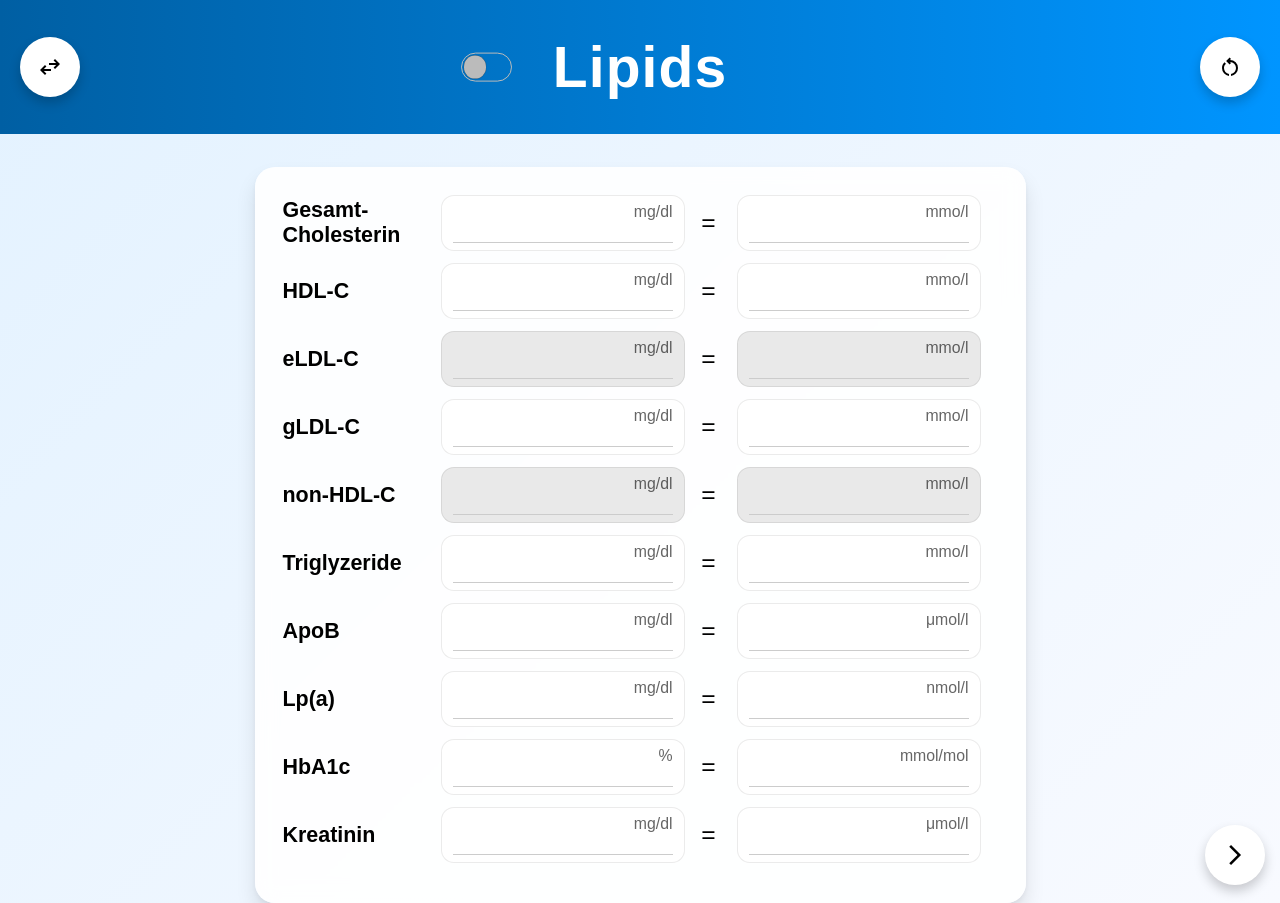
==== index.html @ 5fa84afd "1.2" ====
<!DOCTYPE html>
<html lang="de">
<head>
    <meta charset="UTF-8">
    <meta name="viewport" content="width=device-width, initial-scale=1.0">
    <title>Lipids</title>
    <link rel="apple-touch-icon" sizes="180x180" href="apple-touch-icon.png">
<link rel="icon" type="image/png" sizes="32x32" href="favicon-32x32.png">
<link rel="icon" type="image/png" sizes="16x16" href="favicon-16x16.png">
<link rel="manifest" href="site.webmanifest">
    <link rel="stylesheet" href="styles.css">
    <script src="script.js" defer></script>
    
</head>
<body>


   
   <div class="header">
    <a href="site2.html" id="site2Btn" class="BTN">
         <svg xmlns="http://www.w3.org/2000/svg" height="24px" viewBox="0 -960 960 960" width="24px" fill="FFFFFF"><path d="M280-160 80-360l200-200 56 57-103 103h287v80H233l103 103-56 57Zm400-240-56-57 103-103H440v-80h287L624-743l56-57 200 200-200 200Z"/></svg>
    </a>
    <div class="umschalter">

      <input type="checkbox" id="toggel-All">
      <div class="umschalter-knopf"></div>
    </div>
    

    <h1>Lipids</h1>
       
      <button type="button" id="resetBtn" class="BTN">
         <svg xmlns="http://www.w3.org/2000/svg" height="24" width="24" viewBox="0 -960 960 960" fill="black">
               <path d="M440-122q-121-15-200.5-105.5T160-440q0-66 26-126.5T260-672l57 57q-38 34-57.5 79T240-440q0 88 56 155.5T440-202v80Zm80 0v-80q87-16 143.5-83T720-440q0-100-70-170t-170-70h-3l44 44-56 56-140-140 140-140 56 56-44 44h3q134 0 227 93t93 227q0 121-79.5 211.5T520-122Z"/>
         </svg>
     </button>
</div>
    <form>

       <div class="umrechner">

      <label><b class="title">Gesamt-<br>Cholesterin</b></label>

     <div class="eingabefeld">
        <label class="einheit-label">mg/dl</label>
        <input type="number" step="any" id="9Input">
     </div>
   <span class="gleichheitszeichen">
      =  
      <span class="tooltip-box"><b>Faktor:</b> 0.026</span>
   </span>  
        

     <div class="eingabefeld">
        <label class="einheit-label">mmo/l</label>
        <input type="number" step="any" id="10Input">
      </div>

    

    </div>

    

 <div class="umrechner">

      <label><b class="title">HDL-C</b></label>

     <div class="eingabefeld">
        <label class="einheit-label">mg/dl</label>
        <input type="number" step="any" id="7Input">
     </div>

        <span class="gleichheitszeichen">
      =  
      <span class="tooltip-box"><b>Faktor:</b> 0.026</span>
   </span> 

     <div class="eingabefeld">
        <label class="einheit-label">mmo/l</label>
        <input type="number" step="any" id="8Input">
      </div>

   

    </div>
 <div class="umrechner">

      <label><b class="title">eLDL-C</b></label>

     <div class="eingabefeld gray-input">
        <label class="einheit-label">mg/dl</label>
        <input type="text" step="any" id="11Input" disabled>
     </div>

  <span class="gleichheitszeichen">
      =  
      <span class="tooltip-box"><b>Formel:</b> Gesamtcholesterin - HDL-C - Triglyzeride / 5</span>
   </span> 

     <div class="eingabefeld gray-input">
        <label class="einheit-label">mmo/l</label>
        <input type="text" step="any" id="12Input" disabled>
      </div>

    

    </div>

     <div class="umrechner">

      <label><b class="title">gLDL-C</b></label>

     <div class="eingabefeld">
        <label class="einheit-label">mg/dl</label>
        <input type="number" step="any" id="1Input">
     </div>

        <span class="gleichheitszeichen">
      =  
      <span class="tooltip-box"><b>Faktor:</b> 0.026</span>
   </span> 

     <div class="eingabefeld">
        <label class="einheit-label">mmo/l</label>
        <input type="number" step="any" id="2Input">
      </div>

 

    </div>

    <div class="umrechner">

      <label><b class="title">non-HDL-C</b></label>

     <div class="eingabefeld gray-input">
        <label class="einheit-label">mg/dl</label>
        <input type="number" step="any" id="15Input" disabled>
     </div>

       <span class="gleichheitszeichen">
      =  
      <span class="tooltip-box"><b>Formel:</b> Gesamtcholesterin - HDL-C</span>
   </span> 

     <div class="eingabefeld gray-input">
        <label class="einheit-label">mmo/l</label>
        <input type="number" step="any" id="16Input" disabled>
      </div>

   

    </div>

    
    <div class="umrechner">

      <label><b class="title">Triglyzeride</b></label>

     <div class="eingabefeld">
        <label class="einheit-label">mg/dl</label>
        <input type="number" step="any" id="3Input">
     </div>

      <span class="gleichheitszeichen">
      =  
      <span class="tooltip-box"><b>Faktor:</b> 0.0114</span>
   </span> 

     <div class="eingabefeld">
        <label class="einheit-label">mmo/l</label>
        <input type="number" step="any" id="4Input">
      </div>



    </div>

   <div class="umrechner">

      <label><b class="title">ApoB</b></label>

     <div class="eingabefeld">
        <label class="einheit-label">mg/dl</label>
        <input type="number" step="any" id="13Input">
     </div>

        <span class="gleichheitszeichen">
      =  
      <span class="tooltip-box"><b>Faktor:</b> 0.0195</span>
   </span> 

     <div class="eingabefeld">
        <label class="einheit-label">μmol/l</label>
        <input type="number" step="any" id="14Input">
      </div>



    </div>


    


    <div class="umrechner">

      <label><b class="title">Lp(a)</b></label>

     <div class="eingabefeld">
        <label class="einheit-label">mg/dl</label>
        <input type="number" step="any" id="17Input">
     </div>

       
       <span class="gleichheitszeichen">
      =  
      <span class="tooltip-box"><b>Faktor:</b> 2.4</span>
   </span> 

     <div class="eingabefeld">
        <label class="einheit-label">nmol/l</label>
        <input type="number" step="any" id="18Input">
      </div>

    

    </div>

<div class="umrechner">

      <label><b class="title">HbA1c</b></label>

     <div class="eingabefeld">
        <label class="einheit-label">%</label>
        <input type="number" step="any" id="19Input">
     </div>

       <span class="gleichheitszeichen">
      =  
      <span class="tooltip-box"><b>Formel:</b> (x - 2.15) * 10.929</span>
   </span> 

     <div class="eingabefeld">
        <label class="einheit-label">mmol/mol</label>
        <input type="number" step="any" id="20Input">
      </div>


    </div>

    <div class="umrechner">

      <label><b class="title">Kreatinin</b></label>

     <div class="eingabefeld">
        <label class="einheit-label">mg/dl</label>
        <input type="number" step="any" id="5Input">
     </div>

        <span class="gleichheitszeichen">
      =  
      <span class="tooltip-box"><b>Faktor:</b> 88.4</span>
   </span> 

     <div class="eingabefeld">
        <label class="einheit-label">μmol/l</label>
        <input type="number" step="any" id="6Input">
      </div>


    </div>
  
  
     
      <div class="umrechner toggle-item">
         <label><b class="title">eRemnant-C</b></label>

         <div class="eingabefeld gray-input">
            <label class="einheit-label">mg/dl</label>
            <input type="number" step="any" id="21Input" disabled>
         </div>

         <span class="gleichheitszeichen"> 
            =  
            <span class="tooltip-box"><b>Formel:</b> Triglyzeride / 5</span>
         </span> 

         <div class="eingabefeld gray-input">
            <label class="einheit-label">mmol/l</label>
            <input type="number" step="any" id="22Input" disabled>
         </div>

      </div>
      <div class="umrechner toggle-item">

  <label><b class="title">eLDL-C<sub>S </sub></b></label>

  <div class="eingabefeld gray-input">
    <label class="einheit-label">mg/dl</label>
    <input type="text" id="23Input" disabled>
  </div>

  <span class="gleichheitszeichen">
    =
    <span class="tooltip-box">
      <b>Formel (Sampson):</b>
      TC/0.948 − HDL/0.971 − (TG/8.56 + (TG × non-HDL)/2140 − TG²/16100) − 9.44
    </span>
  </span>

  <div class="eingabefeld gray-input">
    <label class="einheit-label">mmol/l</label>
    <input type="text" id="24Input" disabled>
  </div>
</div>
  <div class="umrechner toggle-item">

      <label><b class="title">Lp(a)-C<sub>RM</sub></b></label>

     <div class="eingabefeld gray-input">
        <label class="einheit-label">mg/dl</label>
        <input type="text" step="any" id="25Input" disabled>
     </div>

     <span class="gleichheitszeichen">
      =
      <span class="tooltip-box">
         <b>Formel:</b> Lp(a) [nmol/l] × 0,077
      </span>
   </span>

     <div class="eingabefeld gray-input">
        <label class="einheit-label">mmol/l</label>
        <input type="text" step="any" id="26Input" disabled>
      </div>

</div>

<div class="umrechner toggle-item">

      <label><b class="title">CorrLDL-C<sub>RM</sub></b></label>

     <div class="eingabefeld gray-input">
        <label class="einheit-label">mg/dl</label>
        <input type="text" step="any" id="27Input" disabled>
     </div>

     <span class="gleichheitszeichen">
      =
      <span class="tooltip-box">
         <b>Formel:</b> gLDL-C − Lp(a)-C<sub>RM</sub>
      </span>
   </span>

     <div class="eingabefeld gray-input">
        <label class="einheit-label">mmol/l</label>
        <input type="text" step="any" id="28Input" disabled>
      </div>
</div>

      <div class="umrechner toggle-item">

      <label><b class="title">Lp(a)-C<sub>AHA</sub></b></label>

     <div class="eingabefeld gray-input">
        <label class="einheit-label">mg/dl</label>
        <input type="text" step="any" id="29Input" disabled>
     </div>

     <span class="gleichheitszeichen">
      =
      <span class="tooltip-box">
         <b>Formel:</b>
         Lp(a) [nmol/l]² / (ApoB [g/l]) × 48
      </span>
   </span>

     <div class="eingabefeld gray-input">
        <label class="einheit-label">mmol/l</label>
        <input type="text" step="any" id="30Input" disabled>
      </div>

</div>


<div class="umrechner toggle-item">

  <label><b class="title">CorrLDL-C<sub>AHA</sub></b></label>

  <div class="eingabefeld gray-input">
     <label class="einheit-label">mg/dl</label>
     <input type="text" step="any" id="31Input" disabled>
  </div>

  <span class="gleichheitszeichen">
     =
     <span class="tooltip-box">
        <b>Formel:</b> gLDL-C − Lp(a)-C<sub>AHA</sub>
     </span>
  </span>

  <div class="eingabefeld gray-input">
     <label class="einheit-label">mmol/l</label>
     <input type="text" step="any" id="32Input" disabled>
  </div>
</div>
         </form>
         <a href="Risiko/Formular1.html" id="Next_BTN" class="BTN">
         <svg xmlns="http://www.w3.org/2000/svg" height="24px" viewBox="0 -960 960 960" width="24px" fill="FFFFFF"><path d="m321-80-71-71 329-329-329-329 71-71 400 400L321-80Z"/></svg>
         </a>
</body>
</html>
---- styles.css ----
body {
    margin: 0;
    padding: 0;
    background: linear-gradient(135deg, #e3f2ff, #f8faff);
    font-family: "Arial", "Helvetica", sans-serif;
    -webkit-overflow-scrolling: touch;
    opacity: 0; 
    transition: transform 0.4s ease, opacity 0.4s ease; 
}

h1 {
    text-align: center;
    padding: 17px 0;
    margin: 0 0 33px 0;
    letter-spacing: 1.1px;
}

form {
    background: rgba(255, 255, 255, 0.9);
    max-width: 715px; 
    margin: auto;
    padding: 28px;
    border-radius: 20px;
    box-shadow:
        0 3px 6px rgba(0, 0, 0, 0.05),
        0 12px 20px rgba(0, 0, 0, 0.1);
    backdrop-filter: blur(10px);
}

.umrechner {
    display: grid;
    grid-template-columns: 145px 220px 50px 220px;
    align-items: center;
    gap: 13px;
    margin-bottom: 12px;
}

.umrechner input {
    border: none;
    border-bottom: 1px solid #ccc;
    background: transparent;
    padding: 5px;
    text-align: center;
}

.umrechner input:focus {
    outline: none;
    border-bottom: 1px solid #0077cc;
}

.umrechner input::-webkit-inner-spin-button {
    appearance: none;
}

.eingabefeld {
    cursor: text;
    display: flex;
    flex-direction: column;
    width: 100%;
    padding: 7px 11px;
    background: rgba(255, 255, 255, 0.65);
    border: 1px solid rgba(0, 0, 0, 0.08);
    backdrop-filter: blur(6px);
    border-radius: 13px;
    transition: transform 0.2s ease, box-shadow 0.25s ease;
}

.eingabefeld:hover {
    transform: translateY(-3px);
    box-shadow: 0 7px 18px rgba(0, 0, 0, 0.08);
}

.title {
    font-size: 1.34rem;
}

.einheit-label {
    opacity: 0.6;
    font-size: 0.99rem;
    margin-bottom: -4px;
    text-align: right;
}

.header {
    position: relative;
    background: linear-gradient(90deg, #005fa3, #0095ff);
    padding: 17px 0;
    margin-bottom: 33px;

    display: flex;
    align-items: center;
    justify-content: center;
    gap: 16px;
}


.BTN{
     display: flex;
    justify-content: center;
    align-items: center;
    width: 60px;
    height: 60px;
    border: none;
    border-radius: 50%;
    background: white;
    box-shadow: 0 6px 12px rgba(0,0,0,0.2);
    cursor: pointer;
    transition: all 0.3s ease;
}

.BTN:hover {
    
    background: rgb(209, 207, 207);
    box-shadow: 0 10px 18px rgba(0,0,0,0.3);
    scale: 150%;
}
.BTN:active {
     box-sizing: border-box;
    box-shadow: 0 4px 8px rgba(0,0,0,0.2);
}


#resetBtn {
      position: absolute;
    top: 50%;
    right: 20px;
    transform: translateY(-50%);
}

#resetBtn:hover {
    top: 62.5%;
}


#Next_BTN {
      position: absolute;
    bottom: 15px;
    right: 15px;
}

#Next_BTN:hover {
   bottom: 20px
}

#Back_BTN {
      position: absolute;
    bottom: 15px;
    left: 15px;
    transform: scaleX(-1);
}

#Back_BTN:hover {
   bottom: 20px
}



#CopyBtn {
      position: absolute;
    bottom: -50px;
    right: -30px;
    transform: translateY(-50%);
}

#CopyBtn:hover {
   bottom: -70px
}


#site2Btn {
      position: absolute;
    top: 50%;
    left: 20px;
    transform: translateY(-50%);
}

#site2Btn:hover {
    top: 60%;
}





.header h1 {
    margin: 0;
    text-align: center;
    font-size: 57px;
    color: white;
    letter-spacing: 1.1px;
}


sub {
    font-size: 0.7em;
    vertical-align: sub;
}


.Faktor {
    text-align: right;
    font-size: 0.99rem; 
    padding-left: 10px;
    color: #a89e9e;
}

.gleichheitszeichen {
    font-size: 1.54rem;
    padding-left: 20px;
    text-align: center;
    position: relative;
    display: inline-block;
    cursor: pointer;
    border-bottom: none;
}

.gleichheitszeichen .tooltip-box {
    font-size: 0.99rem;
    visibility: hidden;
    opacity: 0;
    background-color: #222;
    color: #fff;
    text-align: center;
    padding: 6px 10px;
    border-radius: 5px;
    position: absolute;
    bottom: 125%;
    left: 50%;
    transform: translateX(-40%);
    transition: opacity 0.2s ease, transform 0.2s ease;
    white-space: nowrap;
    z-index: 10;
}

.gray-input{
    background: rgba(200, 200, 200, 0.4);
}

.gleichheitszeichen .tooltip-box::after {
    content: "";
    position: absolute;
    top: 100%;
    left: 50%;
    transform: translateX(5px);
    border-width: 5px;
    border-style: solid;
    border-color: #222 transparent transparent transparent;
}

.gleichheitszeichen:hover .tooltip-box,
.gleichheitszeichen:focus-within .tooltip-box {
    visibility: visible;
    opacity: 1;
    transform: translateX(-50%) translateY(-6px);
}
@media (max-width: 650px) {

    body{
        padding-bottom: 90px;
    }

    input {
        font-size: 16px;
        min-height: 44px;
    }

    form {
        padding: 20px 14px;
        border-radius: 18px;
        margin: 12px;
    }

    /* HEADER */

    .header {
        padding: 8px 0;
        margin-bottom: 18px;
        min-height: 58px;

        display: flex;
        align-items: center;
        justify-content: center;
    }

    .header h1 {
        font-size: 24px;
        letter-spacing: 0.5px;
        margin: 0;
    }

    /* BUTTONS */

    #resetBtn,
    #site2Btn {
        width: 38px;
        height: 38px;
    }

    #resetBtn {
        right: 10px;
    }

    #site2Btn {
        left: 10px;
    }

    #resetBtn svg,
    #site2Btn svg {
        width: 20px;
        height: 20px;
    }

    /* TOGGLE */

    .umschalter {
        position: absolute;
        top: 50%;
        right: 52%;
        transform: translateY(-50%);

        width: 2.8em;
        height: 1.5em;
    }

    .umschalter-knopf {
        width: 1.1em;
        height: 1.1em;
        top: 0.18em;
        left: 0.18em;
    }

    .umschalter input:checked + .umschalter-knopf {
        transform: translateX(1.2em);
    }

    /* GRID */

    .umrechner {
        grid-template-columns: 1fr;
        gap: 14px;
        margin-bottom: 34px;
    }

    .umrechner label {
        text-align: center;
    }

    .gleichheitszeichen {
        display: none;
    }

    /* INPUT BOXES */

    .eingabefeld {
        width: 92%;
        margin: auto;

        padding: 14px 16px;
        border-radius: 16px;
    }

    .eingabefeld input {
        font-size: 18px;
        padding: 10px 0;
        min-height: 48px;
    }

    .einheit-label {
        font-size: 0.9rem;
        margin-bottom: 6px;
    }

    .title {
        font-size: 1.6rem;
        line-height: 1.2;
    }

  

    #Next_BTN,
    #Back_BTN {
        position: fixed;
        bottom: 16px;
        z-index: 1000;
    }

    #Next_BTN {
        right: 16px;
    }

    #Back_BTN {
        left: 16px;
    }

    #CopyBtn {
        width: 52px;
        height: 52px;
        right: -8px;
        bottom: -26px;
    }

    /* TOUCH DEVICES */

    input[type="checkbox"] {
        min-height: 22px;
    }
}

@media (hover: none) {
    .eingabefeld:hover {
        transform: none;
        box-shadow: none;
    }

    #resetBtn:hover {
        scale: 1;
        top: 50%;
        background: white;
       
    }
      #site2Btn:hover {
        scale: 1;
        top: 50%;
        background: white;
    }

    
    #Next_BTN:hover {
        scale: 1;
        background: white;
       
    }
      #Back_BTN:hover {
        scale: 1;
        background: white;
    }
   

    #CopyBtn:hover {
        bottom: -30px;
        scale: 1;
        background: white;
    }
}



.Triglyceride-warning {
    margin-top: 20px;
    text-align: left;
   font-size: 0.99rem;
    font-weight: bold;
    color: white;
    background: rgb(75, 73, 73);
    padding: 12px 20px;
    border-radius: 14px;
}


u{
    font-size: larger;
    text-decoration: underline; 
}



body.page-loaded { 
    opacity: 1; 
}

body.exit-left { 
    transform: translateX(-40px); 
    opacity: 0; 
}

body.exit-right { 
    transform: translateX(40px); 
    opacity: 0; 
}

.umschalter input{
    appearance: none;
    width: 100%;
    height: 100%;
    border: 1px solid #bbbbbb;
    margin: 0;
    border-radius: 999px;
}

.umschalter {
    position: absolute;
    top: 50%;
    right: 60%;   
    transform: translateY(-50%);
    width: 3.2em;
    height: 1.8em;
}





.umschalter-knopf {
    background-color: #bbbbbb;
    width: 1.4em;
    height: 1.4em;
    box-shadow: 0 0 1px #333333;
    position: absolute;
    top: 0.2em;
    left: 0.2em;
    pointer-events: none;
    transition: transform 0.5s ease-in-out;
    border-radius: 50%;
}

.umschalter input:checked {
    background-color: hsl(216, 98%, 52%);
    border-color: hsl(216, 98%, 42%);
}

.umschalter input:checked + .umschalter-knopf {
    transform: translateX(1.4em);
    background-color: white;
}



.toggle-item {
    display: grid;
    display: none;
}

  #Next_BTN {
    position: fixed;
    bottom: 15px;
    right: 15px;
    z-index: 1000;
    }

   @media (max-width: 650px) {
        input[type="checkbox"] {
            min-height: 22px;  
        }
       
    }
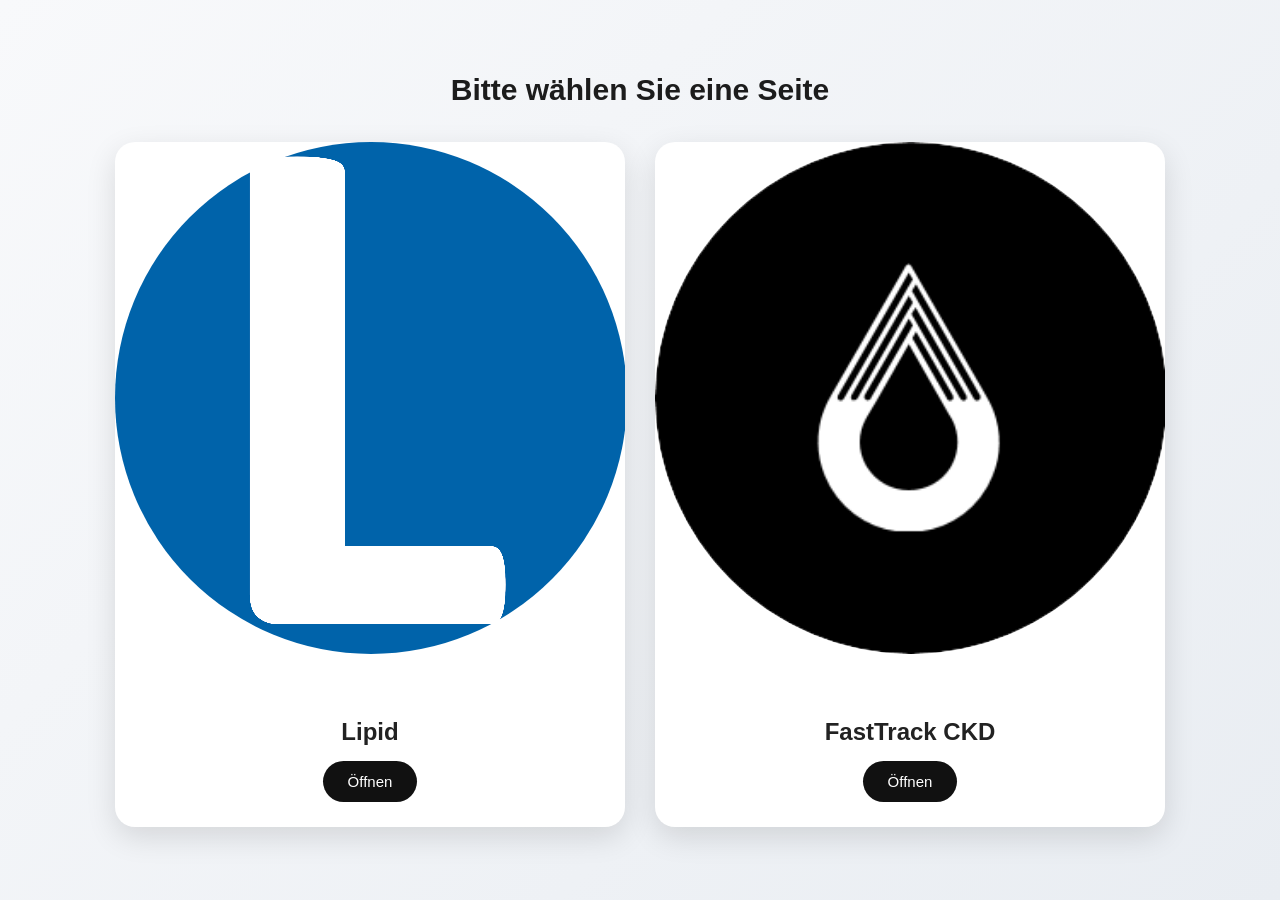
==== commit d9034a5d: "FastTrack CKD" ====
--- a/index.html
+++ b/index.html
@@ -1,414 +1,191 @@
-<!DOCTYPE html>
+<!doctype html>
 <html lang="de">
-<head>
-    <meta charset="UTF-8">
-    <meta name="viewport" content="width=device-width, initial-scale=1.0">
-    <title>Lipids</title>
-    <link rel="apple-touch-icon" sizes="180x180" href="apple-touch-icon.png">
-<link rel="icon" type="image/png" sizes="32x32" href="favicon-32x32.png">
-<link rel="icon" type="image/png" sizes="16x16" href="favicon-16x16.png">
-<link rel="manifest" href="site.webmanifest">
-    <link rel="stylesheet" href="styles.css">
-    <script src="script.js" defer></script>
-    
-</head>
-<body>
+  <head>
+    <meta charset="UTF-8" />
+    <meta name="viewport" content="width=device-width, initial-scale=1.0" />
 
+    <title>Weiterleitung</title>
 
-   
-   <div class="header">
-    <a href="site2.html" id="site2Btn" class="BTN">
-         <svg xmlns="http://www.w3.org/2000/svg" height="24px" viewBox="0 -960 960 960" width="24px" fill="FFFFFF"><path d="M280-160 80-360l200-200 56 57-103 103h287v80H233l103 103-56 57Zm400-240-56-57 103-103H440v-80h287L624-743l56-57 200 200-200 200Z"/></svg>
-    </a>
-    <div class="umschalter">
+    <style>
+      * {
+        box-sizing: border-box;
+      }
 
-      <input type="checkbox" id="toggel-All">
-      <div class="umschalter-knopf"></div>
-    </div>
-    
+      body {
+        margin: 0;
+        min-height: 100vh;
 
-    <h1>Lipids</h1>
-       
-      <button type="button" id="resetBtn" class="BTN">
-         <svg xmlns="http://www.w3.org/2000/svg" height="24" width="24" viewBox="0 -960 960 960" fill="black">
-               <path d="M440-122q-121-15-200.5-105.5T160-440q0-66 26-126.5T260-672l57 57q-38 34-57.5 79T240-440q0 88 56 155.5T440-202v80Zm80 0v-80q87-16 143.5-83T720-440q0-100-70-170t-170-70h-3l44 44-56 56-140-140 140-140 56 56-44 44h3q134 0 227 93t93 227q0 121-79.5 211.5T520-122Z"/>
-         </svg>
-     </button>
-</div>
-    <form>
+        font-family: Arial, Helvetica, sans-serif;
 
-       <div class="umrechner">
+        background: linear-gradient(135deg, #f8f9fb, #e9edf2);
 
-      <label><b class="title">Gesamt-<br>Cholesterin</b></label>
+        display: flex;
+        justify-content: center;
+        align-items: center;
+      }
 
-     <div class="eingabefeld">
-        <label class="einheit-label">mg/dl</label>
-        <input type="number" step="any" id="9Input">
-     </div>
-   <span class="gleichheitszeichen">
-      =  
-      <span class="tooltip-box"><b>Faktor:</b> 0.026</span>
-   </span>  
-        
+      .page {
+        width: 100%;
+        max-width: 1100px;
+        padding: 40px 25px;
+      }
 
-     <div class="eingabefeld">
-        <label class="einheit-label">mmo/l</label>
-        <input type="number" step="any" id="10Input">
-      </div>
+      /* LOGO */
 
-    
+      .logo-container {
+        text-align: center;
+        margin-bottom: 35px;
+      }
 
-    </div>
+      .logo {
+        width: 512px;
+        height: 512px;
+        object-fit: contain;
+        border-radius: 50%;
+      }
 
-    
+      h1 {
+        text-align: center;
+        margin: 0 0 35px;
 
- <div class="umrechner">
+        font-size: 30px;
+        font-weight: 600;
+        color: #1c1c1c;
+      }
 
-      <label><b class="title">HDL-C</b></label>
+      /* KARTEN */
 
-     <div class="eingabefeld">
-        <label class="einheit-label">mg/dl</label>
-        <input type="number" step="any" id="7Input">
-     </div>
+      .cards {
+        display: grid;
+        grid-template-columns: repeat(2, 1fr);
+        gap: 30px;
+      }
 
-        <span class="gleichheitszeichen">
-      =  
-      <span class="tooltip-box"><b>Faktor:</b> 0.026</span>
-   </span> 
+      .card {
+        background: white;
 
-     <div class="eingabefeld">
-        <label class="einheit-label">mmo/l</label>
-        <input type="number" step="any" id="8Input">
-      </div>
+        border-radius: 20px;
+        overflow: hidden;
 
-   
+        text-decoration: none;
+        color: #222;
 
-    </div>
- <div class="umrechner">
+        box-shadow: 0 10px 30px rgba(0, 0, 0, 0.12);
 
-      <label><b class="title">eLDL-C</b></label>
+        transition:
+          transform 0.25s ease,
+          box-shadow 0.25s ease;
+      }
 
-     <div class="eingabefeld gray-input">
-        <label class="einheit-label">mg/dl</label>
-        <input type="text" step="any" id="11Input" disabled>
-     </div>
+      .card:hover {
+        transform: translateY(-8px);
 
-  <span class="gleichheitszeichen">
-      =  
-      <span class="tooltip-box"><b>Formel:</b> Gesamtcholesterin - HDL-C - Triglyzeride / 5</span>
-   </span> 
+        box-shadow: 0 18px 40px rgba(0, 0, 0, 0.18);
+      }
 
-     <div class="eingabefeld gray-input">
-        <label class="einheit-label">mmo/l</label>
-        <input type="text" step="any" id="12Input" disabled>
-      </div>
+      .card-image {
+        width: 100%;
+        height: 260px;
 
-    
+        object-fit: cover;
+        display: block;
+      }
 
-    </div>
+      .card-content {
+        padding: 25px;
+        text-align: center;
+      }
 
-     <div class="umrechner">
+      .card-title {
+        margin: 0;
 
-      <label><b class="title">gLDL-C</b></label>
+        font-size: 24px;
+        font-weight: 600;
+      }
 
-     <div class="eingabefeld">
-        <label class="einheit-label">mg/dl</label>
-        <input type="number" step="any" id="1Input">
-     </div>
+      .card-button {
+        display: inline-block;
 
-        <span class="gleichheitszeichen">
-      =  
-      <span class="tooltip-box"><b>Faktor:</b> 0.026</span>
-   </span> 
+        margin-top: 15px;
+        padding: 12px 25px;
 
-     <div class="eingabefeld">
-        <label class="einheit-label">mmo/l</label>
-        <input type="number" step="any" id="2Input">
-      </div>
+        border-radius: 30px;
 
- 
+        background: #111;
+        color: white;
 
-    </div>
+        font-size: 15px;
+      }
 
-    <div class="umrechner">
+      /* MOBILE */
 
-      <label><b class="title">non-HDL-C</b></label>
+      @media (max-width: 700px) {
+        .page {
+          padding: 25px 18px;
+        }
 
-     <div class="eingabefeld gray-input">
-        <label class="einheit-label">mg/dl</label>
-        <input type="number" step="any" id="15Input" disabled>
-     </div>
+        .logo {
+          width: 105px;
+          height: 105px;
+        }
 
-       <span class="gleichheitszeichen">
-      =  
-      <span class="tooltip-box"><b>Formel:</b> Gesamtcholesterin - HDL-C</span>
-   </span> 
+        h1 {
+          font-size: 24px;
+        }
 
-     <div class="eingabefeld gray-input">
-        <label class="einheit-label">mmo/l</label>
-        <input type="number" step="any" id="16Input" disabled>
-      </div>
+        .cards {
+          grid-template-columns: 1fr;
+          gap: 20px;
+        }
 
-   
+        .card-image {
+          height: 220px;
+        }
+      }
+    </style>
+  </head>
 
-    </div>
+  <body>
+    <main class="page">
+      <!-- LOGO -->
 
-    
-    <div class="umrechner">
+      <h1>Bitte wählen Sie eine Seite</h1>
 
-      <label><b class="title">Triglyzeride</b></label>
+      <section class="cards">
+        <!-- LIPID -->
+        <a class="card" href="Lipid/index.html" target="_self">
+          <div class="logo-container">
+            <img
+              class="logo"
+              src="Lipid/android-chrome-512x512.png"
+              alt="Logo"
+            />
+          </div>
 
-     <div class="eingabefeld">
-        <label class="einheit-label">mg/dl</label>
-        <input type="number" step="any" id="3Input">
-     </div>
+          <div class="card-content">
+            <h2 class="card-title">Lipid</h2>
 
-      <span class="gleichheitszeichen">
-      =  
-      <span class="tooltip-box"><b>Faktor:</b> 0.0114</span>
-   </span> 
+            <span class="card-button"> Öffnen </span>
+          </div>
+        </a>
 
-     <div class="eingabefeld">
-        <label class="einheit-label">mmo/l</label>
-        <input type="number" step="any" id="4Input">
-      </div>
+        <!-- FASTTRACK CKD -->
+        <a class="card" href="FastTrack_CKD/index.html" target="_self">
+          <div class="logo-container">
+            <img
+              class="logo"
+              src="FastTrack_CKD/logo_small_icon_only_inverted.png"
+              alt="Logo"
+            />
+          </div>
 
+          <div class="card-content">
+            <h2 class="card-title">FastTrack CKD</h2>
 
-
-    </div>
-
-   <div class="umrechner">
-
-      <label><b class="title">ApoB</b></label>
-
-     <div class="eingabefeld">
-        <label class="einheit-label">mg/dl</label>
-        <input type="number" step="any" id="13Input">
-     </div>
-
-        <span class="gleichheitszeichen">
-      =  
-      <span class="tooltip-box"><b>Faktor:</b> 0.0195</span>
-   </span> 
-
-     <div class="eingabefeld">
-        <label class="einheit-label">μmol/l</label>
-        <input type="number" step="any" id="14Input">
-      </div>
-
-
-
-    </div>
-
-
-    
-
-
-    <div class="umrechner">
-
-      <label><b class="title">Lp(a)</b></label>
-
-     <div class="eingabefeld">
-        <label class="einheit-label">mg/dl</label>
-        <input type="number" step="any" id="17Input">
-     </div>
-
-       
-       <span class="gleichheitszeichen">
-      =  
-      <span class="tooltip-box"><b>Faktor:</b> 2.4</span>
-   </span> 
-
-     <div class="eingabefeld">
-        <label class="einheit-label">nmol/l</label>
-        <input type="number" step="any" id="18Input">
-      </div>
-
-    
-
-    </div>
-
-<div class="umrechner">
-
-      <label><b class="title">HbA1c</b></label>
-
-     <div class="eingabefeld">
-        <label class="einheit-label">%</label>
-        <input type="number" step="any" id="19Input">
-     </div>
-
-       <span class="gleichheitszeichen">
-      =  
-      <span class="tooltip-box"><b>Formel:</b> (x - 2.15) * 10.929</span>
-   </span> 
-
-     <div class="eingabefeld">
-        <label class="einheit-label">mmol/mol</label>
-        <input type="number" step="any" id="20Input">
-      </div>
-
-
-    </div>
-
-    <div class="umrechner">
-
-      <label><b class="title">Kreatinin</b></label>
-
-     <div class="eingabefeld">
-        <label class="einheit-label">mg/dl</label>
-        <input type="number" step="any" id="5Input">
-     </div>
-
-        <span class="gleichheitszeichen">
-      =  
-      <span class="tooltip-box"><b>Faktor:</b> 88.4</span>
-   </span> 
-
-     <div class="eingabefeld">
-        <label class="einheit-label">μmol/l</label>
-        <input type="number" step="any" id="6Input">
-      </div>
-
-
-    </div>
-  
-  
-     
-      <div class="umrechner toggle-item">
-         <label><b class="title">eRemnant-C</b></label>
-
-         <div class="eingabefeld gray-input">
-            <label class="einheit-label">mg/dl</label>
-            <input type="number" step="any" id="21Input" disabled>
-         </div>
-
-         <span class="gleichheitszeichen"> 
-            =  
-            <span class="tooltip-box"><b>Formel:</b> Triglyzeride / 5</span>
-         </span> 
-
-         <div class="eingabefeld gray-input">
-            <label class="einheit-label">mmol/l</label>
-            <input type="number" step="any" id="22Input" disabled>
-         </div>
-
-      </div>
-      <div class="umrechner toggle-item">
-
-  <label><b class="title">eLDL-C<sub>S </sub></b></label>
-
-  <div class="eingabefeld gray-input">
-    <label class="einheit-label">mg/dl</label>
-    <input type="text" id="23Input" disabled>
-  </div>
-
-  <span class="gleichheitszeichen">
-    =
-    <span class="tooltip-box">
-      <b>Formel (Sampson):</b>
-      TC/0.948 − HDL/0.971 − (TG/8.56 + (TG × non-HDL)/2140 − TG²/16100) − 9.44
-    </span>
-  </span>
-
-  <div class="eingabefeld gray-input">
-    <label class="einheit-label">mmol/l</label>
-    <input type="text" id="24Input" disabled>
-  </div>
-</div>
-  <div class="umrechner toggle-item">
-
-      <label><b class="title">Lp(a)-C<sub>RM</sub></b></label>
-
-     <div class="eingabefeld gray-input">
-        <label class="einheit-label">mg/dl</label>
-        <input type="text" step="any" id="25Input" disabled>
-     </div>
-
-     <span class="gleichheitszeichen">
-      =
-      <span class="tooltip-box">
-         <b>Formel:</b> Lp(a) [nmol/l] × 0,077
-      </span>
-   </span>
-
-     <div class="eingabefeld gray-input">
-        <label class="einheit-label">mmol/l</label>
-        <input type="text" step="any" id="26Input" disabled>
-      </div>
-
-</div>
-
-<div class="umrechner toggle-item">
-
-      <label><b class="title">CorrLDL-C<sub>RM</sub></b></label>
-
-     <div class="eingabefeld gray-input">
-        <label class="einheit-label">mg/dl</label>
-        <input type="text" step="any" id="27Input" disabled>
-     </div>
-
-     <span class="gleichheitszeichen">
-      =
-      <span class="tooltip-box">
-         <b>Formel:</b> gLDL-C − Lp(a)-C<sub>RM</sub>
-      </span>
-   </span>
-
-     <div class="eingabefeld gray-input">
-        <label class="einheit-label">mmol/l</label>
-        <input type="text" step="any" id="28Input" disabled>
-      </div>
-</div>
-
-      <div class="umrechner toggle-item">
-
-      <label><b class="title">Lp(a)-C<sub>AHA</sub></b></label>
-
-     <div class="eingabefeld gray-input">
-        <label class="einheit-label">mg/dl</label>
-        <input type="text" step="any" id="29Input" disabled>
-     </div>
-
-     <span class="gleichheitszeichen">
-      =
-      <span class="tooltip-box">
-         <b>Formel:</b>
-         Lp(a) [nmol/l]² / (ApoB [g/l]) × 48
-      </span>
-   </span>
-
-     <div class="eingabefeld gray-input">
-        <label class="einheit-label">mmol/l</label>
-        <input type="text" step="any" id="30Input" disabled>
-      </div>
-
-</div>
-
-
-<div class="umrechner toggle-item">
-
-  <label><b class="title">CorrLDL-C<sub>AHA</sub></b></label>
-
-  <div class="eingabefeld gray-input">
-     <label class="einheit-label">mg/dl</label>
-     <input type="text" step="any" id="31Input" disabled>
-  </div>
-
-  <span class="gleichheitszeichen">
-     =
-     <span class="tooltip-box">
-        <b>Formel:</b> gLDL-C − Lp(a)-C<sub>AHA</sub>
-     </span>
-  </span>
-
-  <div class="eingabefeld gray-input">
-     <label class="einheit-label">mmol/l</label>
-     <input type="text" step="any" id="32Input" disabled>
-  </div>
-</div>
-         </form>
-         <a href="Risiko/Formular1.html" id="Next_BTN" class="BTN">
-         <svg xmlns="http://www.w3.org/2000/svg" height="24px" viewBox="0 -960 960 960" width="24px" fill="FFFFFF"><path d="m321-80-71-71 329-329-329-329 71-71 400 400L321-80Z"/></svg>
-         </a>
-</body>
-</html>+            <span class="card-button"> Öffnen </span>
+          </div>
+        </a>
+      </section>
+    </main>
+  </body>
+</html>
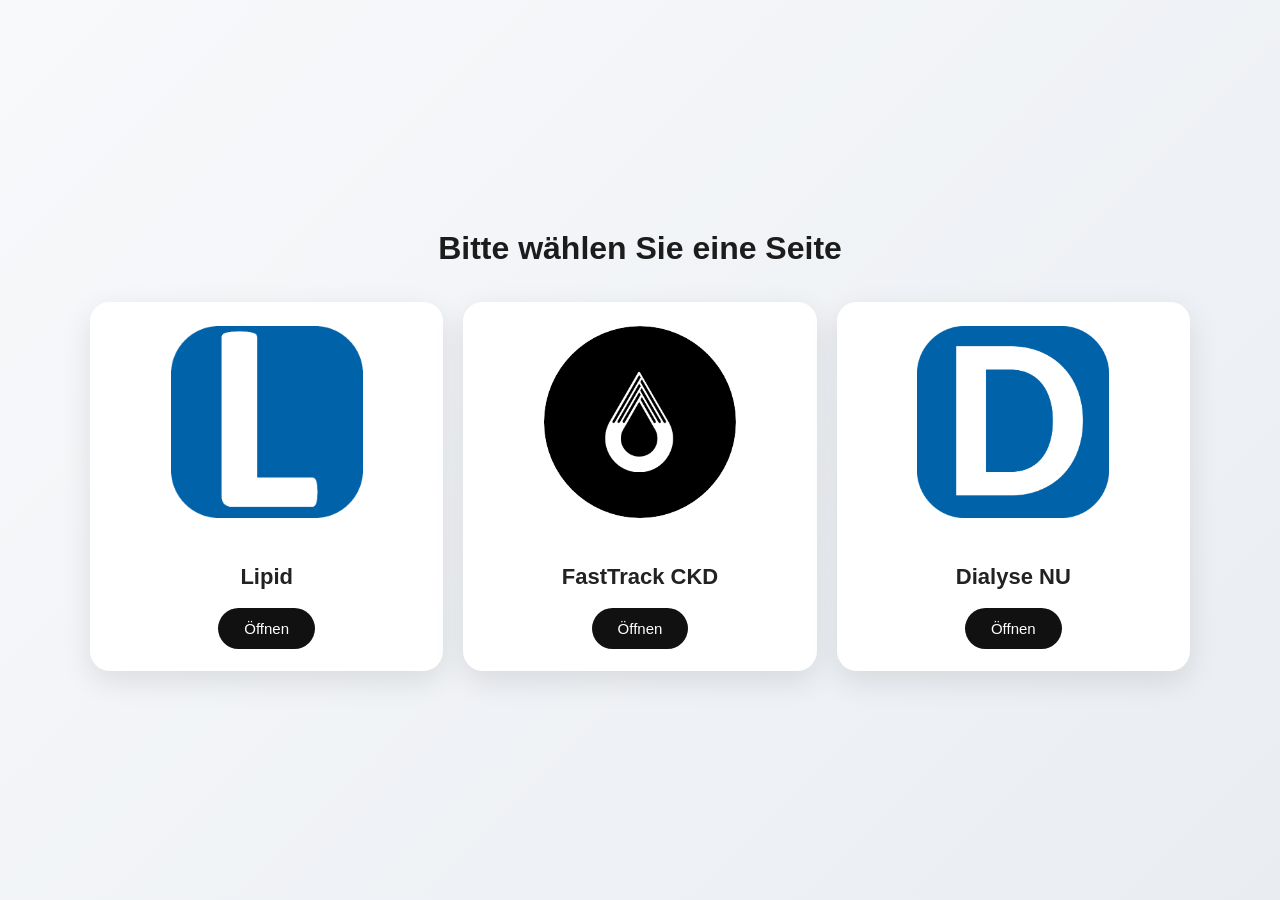
==== commit 922dbb33: "Add Dialyse NU" ====
--- a/index.html
+++ b/index.html
@@ -4,7 +4,25 @@
     <meta charset="UTF-8" />
     <meta name="viewport" content="width=device-width, initial-scale=1.0" />
 
+    <link
+      rel="icon"
+      type="image/png"
+      href="FastTrack_CKD/favicon-96x96.png"
+      sizes="96x96"
+    />
+    <link rel="icon" type="image/svg+xml" href="FastTrack_CKD/favicon.svg" />
+    <link rel="shortcut icon" href="FastTrack_CKD/favicon.ico" />
+    <link
+      rel="apple-touch-icon"
+      sizes="180x180"
+      href="FastTrack_CKD/apple-touch-icon.png"
+    />
+    <link rel="manifest" href="FastTrack_CKD/site.webmanifest" />
     <title>Weiterleitung</title>
+    <meta
+      name="description"
+      content="Wählen Sie zwischen Lipid, FastTrack CKD und Dialyse NU."
+    />
 
     <style>
       * {
@@ -14,9 +32,9 @@
       body {
         margin: 0;
         min-height: 100vh;
+        padding: 40px 20px;
 
         font-family: Arial, Helvetica, sans-serif;
-
         background: linear-gradient(135deg, #f8f9fb, #e9edf2);
 
         display: flex;
@@ -27,110 +45,127 @@
       .page {
         width: 100%;
         max-width: 1100px;
-        padding: 40px 25px;
-      }
-
-      /* LOGO */
-
-      .logo-container {
+        margin: auto;
+      }
+
+      h1 {
+        margin: 0 0 35px;
         text-align: center;
-        margin-bottom: 35px;
-      }
-
-      .logo {
-        width: 512px;
-        height: 512px;
-        object-fit: contain;
-        border-radius: 50%;
-      }
-
-      h1 {
-        text-align: center;
-        margin: 0 0 35px;
-
-        font-size: 30px;
+        font-size: clamp(24px, 4vw, 32px);
         font-weight: 600;
         color: #1c1c1c;
       }
 
-      /* KARTEN */
-
       .cards {
         display: grid;
-        grid-template-columns: repeat(2, 1fr);
-        gap: 30px;
+        grid-template-columns: repeat(3, minmax(0, 1fr));
+        gap: 20px;
+        align-items: stretch;
       }
 
       .card {
+        min-width: 0;
         background: white;
-
         border-radius: 20px;
         overflow: hidden;
 
         text-decoration: none;
         color: #222;
 
-        box-shadow: 0 10px 30px rgba(0, 0, 0, 0.12);
+        box-shadow: 0 10px 30px rgba(0, 0, 0, 0.1);
 
         transition:
           transform 0.25s ease,
           box-shadow 0.25s ease;
+
+        display: flex;
+        flex-direction: column;
       }
 
       .card:hover {
-        transform: translateY(-8px);
-
-        box-shadow: 0 18px 40px rgba(0, 0, 0, 0.18);
-      }
-
-      .card-image {
+        transform: translateY(-6px);
+        box-shadow: 0 18px 40px rgba(0, 0, 0, 0.16);
+      }
+
+      .card:focus-visible {
+        outline: 3px solid #555;
+        outline-offset: 4px;
+      }
+
+      .logo-container {
+        height: 240px;
+        padding: 24px;
+
+        display: flex;
+        align-items: center;
+        justify-content: center;
+
+        background: #fff;
+      }
+
+      .logo {
+        display: block;
         width: 100%;
-        height: 260px;
-
-        object-fit: cover;
-        display: block;
+        height: 100%;
+        max-width: 200px;
+        max-height: 200px;
+        object-fit: contain;
       }
 
       .card-content {
-        padding: 25px;
+        padding: 22px;
         text-align: center;
+
+        display: flex;
+        flex-direction: column;
+        align-items: center;
+        flex-grow: 1;
       }
 
       .card-title {
         margin: 0;
-
-        font-size: 24px;
+        font-size: 22px;
         font-weight: 600;
+        overflow-wrap: anywhere;
       }
 
       .card-button {
         display: inline-block;
-
-        margin-top: 15px;
-        padding: 12px 25px;
+        margin-top: 18px;
+        padding: 12px 26px;
 
         border-radius: 30px;
-
         background: #111;
         color: white;
 
         font-size: 15px;
-      }
-
-      /* MOBILE */
-
-      @media (max-width: 700px) {
-        .page {
-          padding: 25px 18px;
-        }
-
-        .logo {
-          width: 105px;
-          height: 105px;
+        font-weight: 500;
+
+        transition: background 0.2s ease;
+      }
+
+      .card:hover .card-button {
+        background: #333;
+      }
+
+      @media (max-width: 800px) {
+        body {
+          align-items: flex-start;
+          padding: 30px 18px;
+        }
+
+        .cards {
+          grid-template-columns: repeat(2, minmax(0, 1fr));
+        }
+      }
+
+      @media (max-width: 520px) {
+        body {
+          padding: 24px 16px;
         }
 
         h1 {
-          font-size: 24px;
+          margin-bottom: 25px;
         }
 
         .cards {
@@ -138,8 +173,26 @@
           gap: 20px;
         }
 
-        .card-image {
-          height: 220px;
+        .logo-container {
+          height: 200px;
+        }
+
+        .logo {
+          max-width: 160px;
+          max-height: 160px;
+        }
+
+        .card-content {
+          padding: 20px;
+        }
+      }
+
+      @media (prefers-reduced-motion: reduce) {
+        *,
+        *::before,
+        *::after {
+          transition: none !important;
+          scroll-behavior: auto !important;
         }
       }
     </style>
@@ -147,42 +200,50 @@
 
   <body>
     <main class="page">
-      <!-- LOGO -->
-
       <h1>Bitte wählen Sie eine Seite</h1>
 
-      <section class="cards">
+      <section class="cards" aria-label="Verfügbare Projekte">
         <!-- LIPID -->
-        <a class="card" href="Lipid/index.html" target="_self">
+        <a class="card" href="Lipid/index.html">
           <div class="logo-container">
             <img
               class="logo"
               src="Lipid/android-chrome-512x512.png"
-              alt="Logo"
+              alt="Lipid Logo"
             />
           </div>
 
           <div class="card-content">
             <h2 class="card-title">Lipid</h2>
-
-            <span class="card-button"> Öffnen </span>
+            <span class="card-button">Öffnen</span>
           </div>
         </a>
 
         <!-- FASTTRACK CKD -->
-        <a class="card" href="FastTrack_CKD/index.html" target="_self">
+        <a class="card" href="FastTrack_CKD/index.html">
           <div class="logo-container">
             <img
               class="logo"
               src="FastTrack_CKD/logo_small_icon_only_inverted.png"
-              alt="Logo"
+              alt="FastTrack CKD Logo"
             />
           </div>
 
           <div class="card-content">
             <h2 class="card-title">FastTrack CKD</h2>
-
-            <span class="card-button"> Öffnen </span>
+            <span class="card-button">Öffnen</span>
+          </div>
+        </a>
+
+        <!-- DIALYSE NU -->
+        <a class="card" href="https://bastighg38-del.github.io/Dialyse-NU/">
+          <div class="logo-container">
+            <img class="logo" src="Dialyse-NU.png" alt="Dialyse NU Logo" />
+          </div>
+
+          <div class="card-content">
+            <h2 class="card-title">Dialyse NU</h2>
+            <span class="card-button">Öffnen</span>
           </div>
         </a>
       </section>
